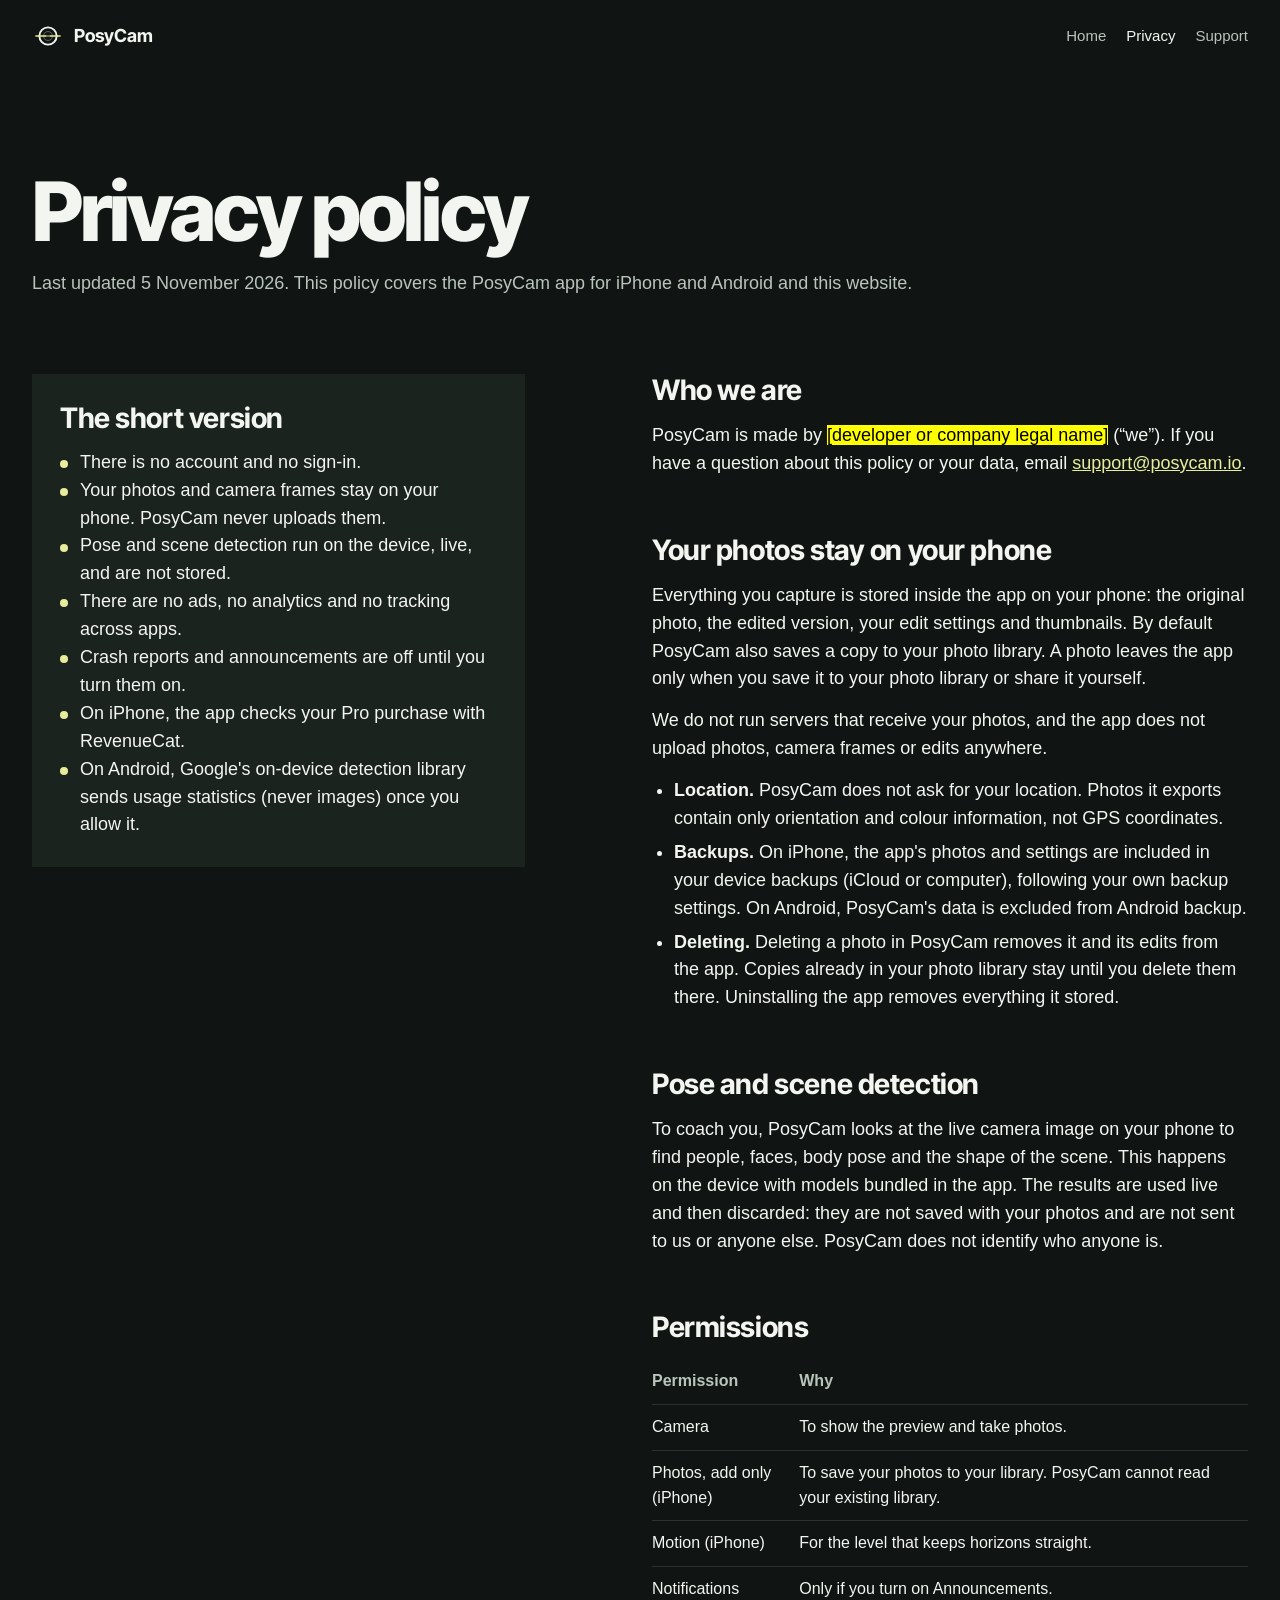
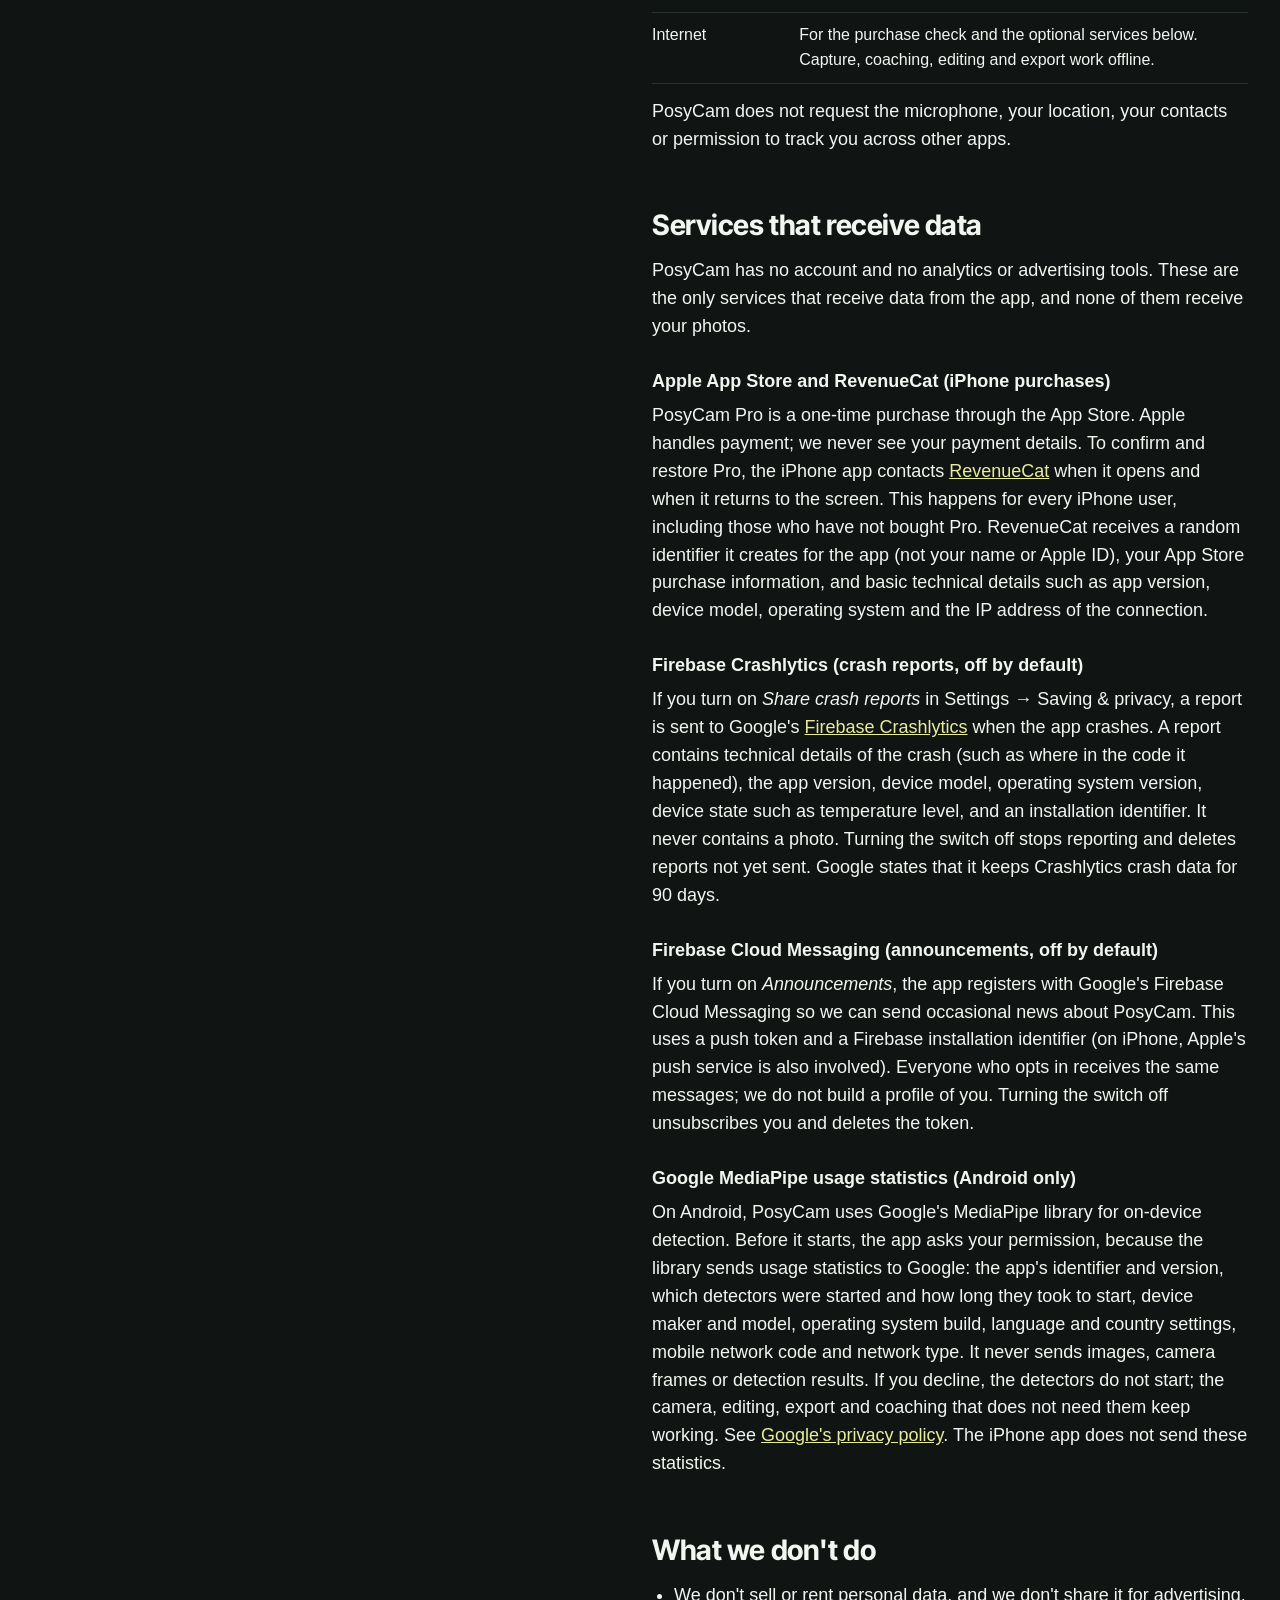
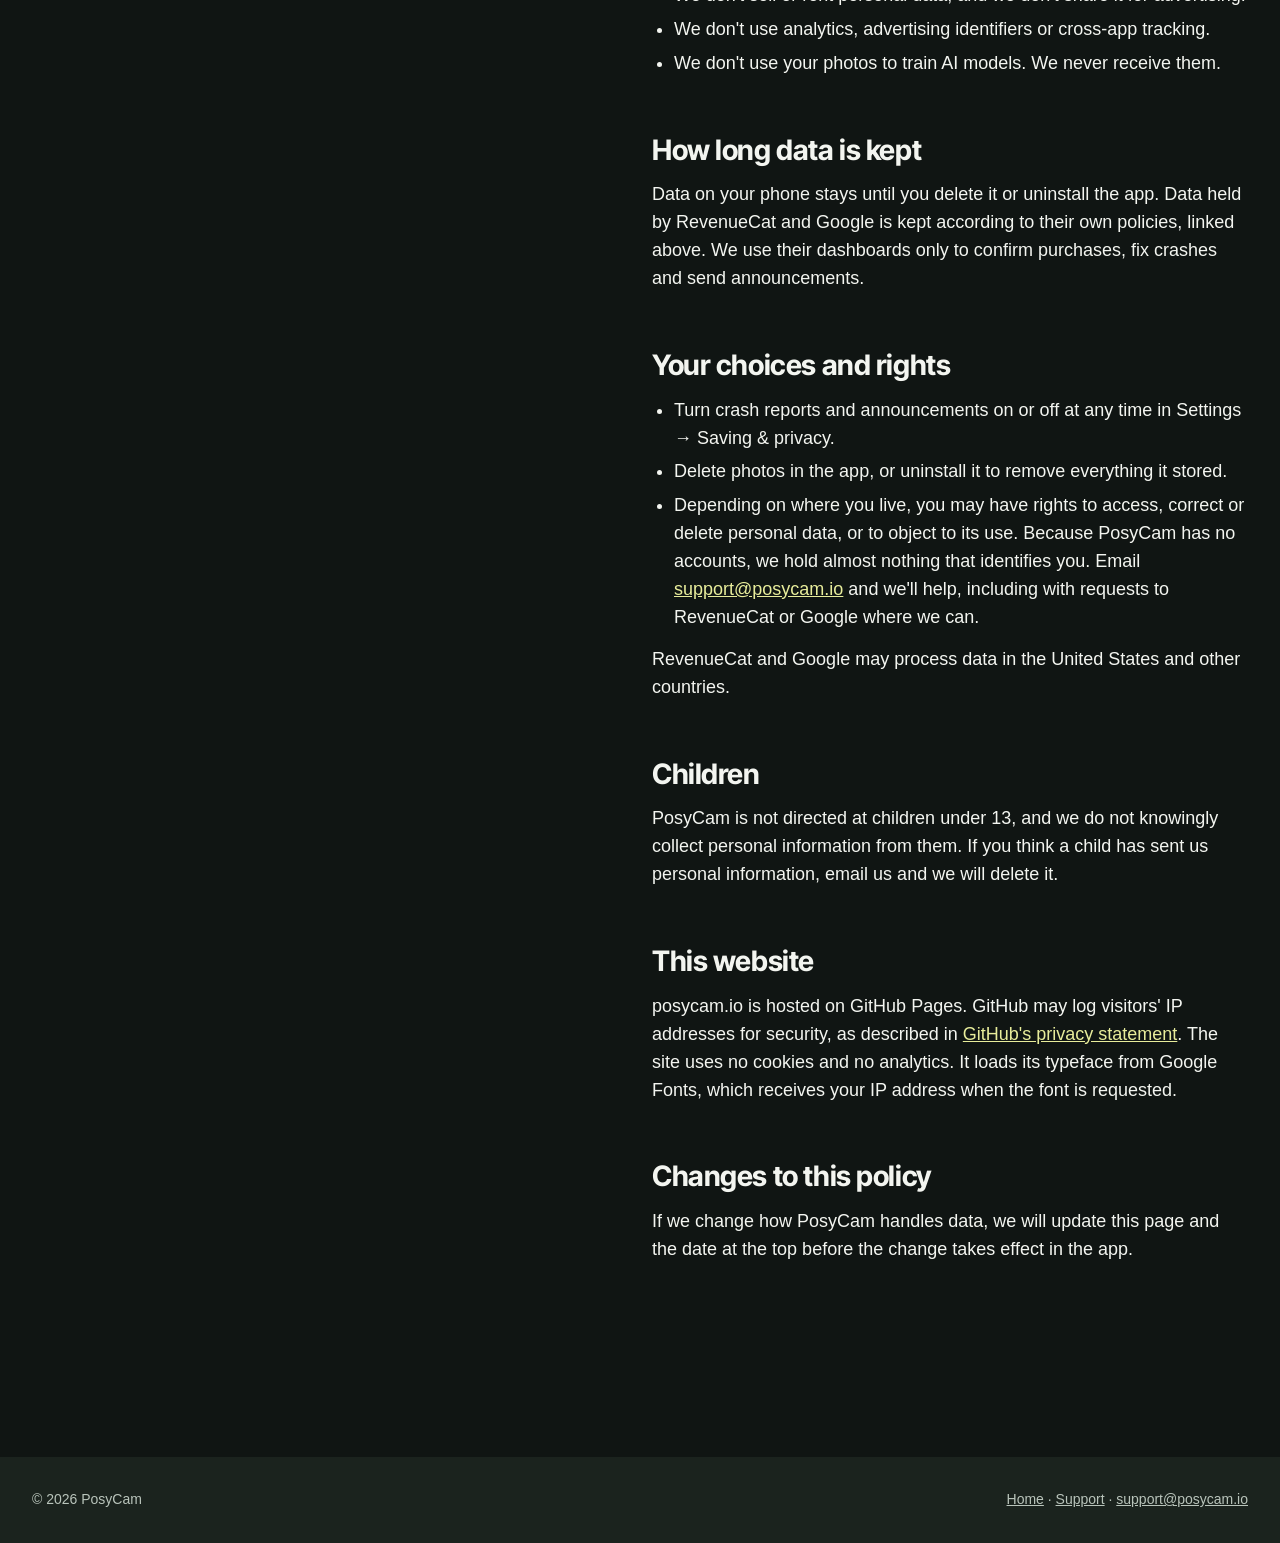
==== privacy/index.html @ 8bf220c5 "Add PosyCam landing, privacy and support pages Static site for GitHub Pages at posycam.io, using the" ====
<!doctype html>
<html lang="en">
<head>
  <meta charset="utf-8">
  <meta name="viewport" content="width=device-width, initial-scale=1">
  <title>Privacy policy · PosyCam</title>
  <meta name="description" content="How PosyCam handles your data: photos stay on your phone, no account, no ads or analytics, and optional services are off by default.">
  <link rel="canonical" href="https://posycam.io/privacy/">
  <meta name="theme-color" content="#101513">
  <link rel="icon" href="../assets/img/icon.svg" type="image/svg+xml">
  <link rel="apple-touch-icon" href="../assets/img/apple-touch-icon.png">
  <link rel="preconnect" href="https://fonts.googleapis.com">
  <link rel="preconnect" href="https://fonts.gstatic.com" crossorigin>
  <link rel="stylesheet" href="https://fonts.googleapis.com/css2?family=Inter+Tight:wght@500;700;800&display=swap">
  <link rel="stylesheet" href="../assets/css/site.css">
</head>
<body>
  <a class="skip" href="#main">Skip to content</a>
  <header class="bar">
    <a class="wordmark" href="../index.html"><img src="../assets/img/icon.svg" width="32" height="32" alt="">PosyCam</a>
    <nav aria-label="Site">
      <a href="../index.html">Home</a>
      <a href="../privacy/index.html" aria-current="page">Privacy</a>
      <a href="../support/index.html">Support</a>
    </nav>
  </header>

  <main id="main" class="doc">
    <div class="doc__head">
      <h1 class="display">Privacy policy</h1>
      <p>Last updated 5 November 2026. This policy covers the PosyCam app for iPhone and Android and this website.</p>
    </div>

    <aside class="doc__summary" aria-labelledby="summary-title">
      <h2 id="summary-title">The short version</h2>
      <ul>
        <li>There is no account and no sign-in.</li>
        <li>Your photos and camera frames stay on your phone. PosyCam never uploads them.</li>
        <li>Pose and scene detection run on the device, live, and are not stored.</li>
        <li>There are no ads, no analytics and no tracking across apps.</li>
        <li>Crash reports and announcements are off until you turn them on.</li>
        <li>On iPhone, the app checks your Pro purchase with RevenueCat.</li>
        <li>On Android, Google's on-device detection library sends usage statistics (never images) once you allow it.</li>
      </ul>
    </aside>

    <div class="doc__body">
      <h2 id="who">Who we are</h2>
      <p>PosyCam is made by <mark>[developer or company legal name]</mark> (“we”). If you have a question about this policy or your data, email <a href="mailto:support@posycam.io">support@posycam.io</a>.</p>

      <h2 id="photos">Your photos stay on your phone</h2>
      <p>Everything you capture is stored inside the app on your phone: the original photo, the edited version, your edit settings and thumbnails. By default PosyCam also saves a copy to your photo library. A photo leaves the app only when you save it to your photo library or share it yourself.</p>
      <p>We do not run servers that receive your photos, and the app does not upload photos, camera frames or edits anywhere.</p>
      <ul>
        <li><strong>Location.</strong> PosyCam does not ask for your location. Photos it exports contain only orientation and colour information, not GPS coordinates.</li>
        <li><strong>Backups.</strong> On iPhone, the app's photos and settings are included in your device backups (iCloud or computer), following your own backup settings. On Android, PosyCam's data is excluded from Android backup.</li>
        <li><strong>Deleting.</strong> Deleting a photo in PosyCam removes it and its edits from the app. Copies already in your photo library stay until you delete them there. Uninstalling the app removes everything it stored.</li>
      </ul>

      <h2 id="detection">Pose and scene detection</h2>
      <p>To coach you, PosyCam looks at the live camera image on your phone to find people, faces, body pose and the shape of the scene. This happens on the device with models bundled in the app. The results are used live and then discarded: they are not saved with your photos and are not sent to us or anyone else. PosyCam does not identify who anyone is.</p>

      <h2 id="permissions">Permissions</h2>
      <table>
        <thead><tr><th scope="col">Permission</th><th scope="col">Why</th></tr></thead>
        <tbody>
          <tr><td>Camera</td><td>To show the preview and take photos.</td></tr>
          <tr><td>Photos, add only (iPhone)</td><td>To save your photos to your library. PosyCam cannot read your existing library.</td></tr>
          <tr><td>Motion (iPhone)</td><td>For the level that keeps horizons straight.</td></tr>
          <tr><td>Notifications</td><td>Only if you turn on Announcements.</td></tr>
          <tr><td>Internet</td><td>For the purchase check and the optional services below. Capture, coaching, editing and export work offline.</td></tr>
        </tbody>
      </table>
      <p>PosyCam does not request the microphone, your location, your contacts or permission to track you across other apps.</p>

      <h2 id="third-parties">Services that receive data</h2>
      <p>PosyCam has no account and no analytics or advertising tools. These are the only services that receive data from the app, and none of them receive your photos.</p>

      <h3>Apple App Store and RevenueCat (iPhone purchases)</h3>
      <p>PosyCam Pro is a one-time purchase through the App Store. Apple handles payment; we never see your payment details. To confirm and restore Pro, the iPhone app contacts <a href="https://www.revenuecat.com/privacy/">RevenueCat</a> when it opens and when it returns to the screen. This happens for every iPhone user, including those who have not bought Pro. RevenueCat receives a random identifier it creates for the app (not your name or Apple ID), your App Store purchase information, and basic technical details such as app version, device model, operating system and the IP address of the connection.</p>

      <h3>Firebase Crashlytics (crash reports, off by default)</h3>
      <p>If you turn on <em>Share crash reports</em> in Settings → Saving &amp; privacy, a report is sent to Google's <a href="https://firebase.google.com/support/privacy">Firebase Crashlytics</a> when the app crashes. A report contains technical details of the crash (such as where in the code it happened), the app version, device model, operating system version, device state such as temperature level, and an installation identifier. It never contains a photo. Turning the switch off stops reporting and deletes reports not yet sent. Google states that it keeps Crashlytics crash data for 90 days.</p>

      <h3>Firebase Cloud Messaging (announcements, off by default)</h3>
      <p>If you turn on <em>Announcements</em>, the app registers with Google's Firebase Cloud Messaging so we can send occasional news about PosyCam. This uses a push token and a Firebase installation identifier (on iPhone, Apple's push service is also involved). Everyone who opts in receives the same messages; we do not build a profile of you. Turning the switch off unsubscribes you and deletes the token.</p>

      <h3>Google MediaPipe usage statistics (Android only)</h3>
      <p>On Android, PosyCam uses Google's MediaPipe library for on-device detection. Before it starts, the app asks your permission, because the library sends usage statistics to Google: the app's identifier and version, which detectors were started and how long they took to start, device maker and model, operating system build, language and country settings, mobile network code and network type. It never sends images, camera frames or detection results. If you decline, the detectors do not start; the camera, editing, export and coaching that does not need them keep working. See <a href="https://policies.google.com/privacy">Google's privacy policy</a>. The iPhone app does not send these statistics.</p>

      <h2 id="not">What we don't do</h2>
      <ul>
        <li>We don't sell or rent personal data, and we don't share it for advertising.</li>
        <li>We don't use analytics, advertising identifiers or cross-app tracking.</li>
        <li>We don't use your photos to train AI models. We never receive them.</li>
      </ul>

      <h2 id="retention">How long data is kept</h2>
      <p>Data on your phone stays until you delete it or uninstall the app. Data held by RevenueCat and Google is kept according to their own policies, linked above. We use their dashboards only to confirm purchases, fix crashes and send announcements.</p>

      <h2 id="rights">Your choices and rights</h2>
      <ul>
        <li>Turn crash reports and announcements on or off at any time in Settings → Saving &amp; privacy.</li>
        <li>Delete photos in the app, or uninstall it to remove everything it stored.</li>
        <li>Depending on where you live, you may have rights to access, correct or delete personal data, or to object to its use. Because PosyCam has no accounts, we hold almost nothing that identifies you. Email <a href="mailto:support@posycam.io">support@posycam.io</a> and we'll help, including with requests to RevenueCat or Google where we can.</li>
      </ul>
      <p>RevenueCat and Google may process data in the United States and other countries.</p>

      <h2 id="children">Children</h2>
      <p>PosyCam is not directed at children under 13, and we do not knowingly collect personal information from them. If you think a child has sent us personal information, email us and we will delete it.</p>

      <h2 id="website">This website</h2>
      <p>posycam.io is hosted on GitHub Pages. GitHub may log visitors' IP addresses for security, as described in <a href="https://docs.github.com/en/site-policy/privacy-policies/github-general-privacy-statement">GitHub's privacy statement</a>. The site uses no cookies and no analytics. It loads its typeface from Google Fonts, which receives your IP address when the font is requested.</p>

      <h2 id="changes">Changes to this policy</h2>
      <p>If we change how PosyCam handles data, we will update this page and the date at the top before the change takes effect in the app.</p>
    </div>
  </main>

  <footer class="doc__foot">
    <span>© 2026 PosyCam</span>
    <span><a href="../index.html">Home</a> · <a href="../support/index.html">Support</a> · <a href="mailto:support@posycam.io">support@posycam.io</a></span>
  </footer>
</body>
</html>
---- assets/css/site.css ----
/* PosyCam site. Colours and display face come from the app's "Quiet viewfinder" tokens
   (camera-app-2/design/prototype/tokens.json). Every value below references these tokens. */

:root {
  --bg: #101513;
  --surface: #1B231E;
  --raised: #29332C;
  --ink: #F3F5F0;
  --muted: #B9C4BB;
  --accent: #E8ED9B;
  --on-accent: #182214;
  --matte: #080B09;
  --scrim: #101513ED;

  --display: "Inter Tight", -apple-system, BlinkMacSystemFont, "Segoe UI", Roboto, Helvetica, Arial, sans-serif;
  --text: -apple-system, BlinkMacSystemFont, "Segoe UI", Roboto, Helvetica, Arial, sans-serif;

  /* Five sizes do all the visible work. */
  --s-1: clamp(72px, 16vw, 280px);
  --s-2: clamp(44px, 6.4vw, 108px);
  --s-3: clamp(22px, 2.2vw, 32px);
  --s-4: 18px;
  --s-5: 14px;

  --m: clamp(16px, 2.5vw, 32px);
  --gap: clamp(120px, 14vw, 200px);

  --ease-out: cubic-bezier(0.22, 1, 0.36, 1);
  --ease-soft: cubic-bezier(0.33, 1, 0.68, 1);
  --t-press: 140ms;
  --t-hover: 180ms;
  --t-reveal: 800ms;

  color-scheme: dark;
}

*, *::before, *::after { box-sizing: border-box; }
html { -webkit-text-size-adjust: 100%; scroll-behavior: smooth; }
body {
  margin: 0;
  background: var(--bg);
  color: var(--ink);
  font: 400 var(--s-4)/1.55 var(--text);
  -webkit-font-smoothing: antialiased;
  overflow-x: clip;
}
img { display: block; max-width: 100%; height: auto; }
a { color: inherit; }
button { font: inherit; color: inherit; }
h1, h2, h3, p, ul, ol, dl, dd, figure, blockquote { margin: 0; }
ul, ol { padding: 0; list-style: none; }
::selection { background: var(--accent); color: var(--on-accent); }
:focus-visible { outline: 3px solid var(--accent); outline-offset: 3px; }

.vh {
  position: absolute !important; width: 1px; height: 1px; overflow: hidden; /* taste-skill-ignore: visually-hidden helper, not a rule */
  clip: rect(0 0 0 0); clip-path: inset(50%); white-space: nowrap;
}
.skip { position: absolute; left: var(--m); top: -100px; background: var(--accent); color: var(--on-accent); padding: 12px 16px; z-index: 50; }
.skip:focus { top: var(--m); }

.display { font-family: var(--display); font-weight: 800; letter-spacing: -0.035em; line-height: 0.92; }

/* Buttons: square corners, one fill. */
.btn {
  display: inline-flex; align-items: center; justify-content: center; gap: 10px;
  min-height: 52px; padding: 0 24px;
  background: var(--accent); color: var(--on-accent);
  font: 700 var(--s-4)/1 var(--text); text-decoration: none;
  border: 0; cursor: pointer;
  transition: transform var(--t-press) var(--ease-out), background-color var(--t-hover) ease;
}
.btn:hover { background: var(--ink); }
.btn:active { transform: scale(0.97); }
.link {
  text-decoration: underline; text-decoration-thickness: 2px; text-underline-offset: 5px;
  text-decoration-color: color-mix(in srgb, currentColor 40%, transparent);
  transition: text-decoration-color var(--t-hover) ease, color var(--t-hover) ease;
}
.link:hover { text-decoration-color: currentColor; color: var(--accent); }

/* ---------- Hero: card over a dim room ---------- */
.hero { position: relative; min-height: 100svh; display: grid; align-items: center; padding: var(--m); overflow: clip; }
.hero__photo { position: absolute; inset: 0; width: 100%; height: 100%; object-fit: cover; object-position: 70% 40%; filter: brightness(0.62); transform-origin: 72% 40%; }
.hero__card {
  position: relative; z-index: 1;
  width: min(100%, 60vw, 940px); min-height: 66svh; margin-left: 6vw;
  background: var(--surface); padding: clamp(24px, 2.6vw, 40px);
  display: flex; flex-direction: column; gap: 28px;
}
.hero__title { font-size: var(--s-2); max-width: 11ch; }
.hero__facts { font: 700 var(--s-3)/1.12 var(--display); letter-spacing: -0.015em; }
.hero__facts span { display: block; }
.hero__lede { max-width: 38ch; }
.hero__foot { margin-top: auto; display: grid; grid-template-columns: 1fr auto 1fr; align-items: center; gap: 16px; }
.hero__foot > :last-child { justify-self: end; }
.wordmark { display: inline-flex; align-items: center; gap: 10px; font: 700 var(--s-4)/1 var(--display); letter-spacing: -0.01em; text-decoration: none; }
.wordmark img { width: 32px; height: 32px; }

/* ---------- Showcase: one frame, three choices ---------- */
.showcase { position: relative; margin-top: var(--gap); }
.showcase__markers { position: absolute; inset: 0; pointer-events: none; }
.showcase__markers span { position: absolute; left: 0; width: 1px; height: 1px; } /* taste-skill-ignore: invisible scroll markers */
.showcase__markers span:nth-child(1) { top: 0; }
.showcase__markers span:nth-child(2) { top: 33%; }
.showcase__markers span:nth-child(3) { top: 66%; }
.stage {
  padding: 0 var(--m);
  display: grid; justify-items: center; gap: 24px;
}
.stage__title { display: contents; }
.stage__half { font-size: var(--s-2); text-align: center; }
.viewfinder {
  --r: 0.8;
  width: min(66vw, calc(36svh * var(--r))); aspect-ratio: var(--r);
  background: var(--matte); overflow: hidden; position: relative;
}
.viewfinder img { width: 100%; height: 100%; object-fit: cover; transition: opacity 260ms ease, filter 400ms ease; }
.viewfinder img.is-swapping { opacity: 0; }
.viewfinder[data-style="film"] img { filter: sepia(0.22) saturate(1.2) contrast(1.06) brightness(1.03) hue-rotate(-8deg); }
.viewfinder[data-style="mono"] img { filter: grayscale(1) contrast(1.18) brightness(1.02); }

.coach { background: var(--surface); padding: 14px 18px; width: min(100%, 420px); font: 600 16px/1.35 var(--text); }
.coach b { color: var(--accent); font-weight: 700; margin-right: 8px; }
.controls { width: min(100%, 420px); display: grid; gap: 18px; }
.controls__group { display: grid; gap: 8px; }
.controls__label { font: 600 var(--s-5)/1.2 var(--text); color: var(--muted); transition: color var(--t-hover) ease; }
.controls__group.is-live .controls__label { color: var(--accent); }
.chips { display: flex; flex-wrap: wrap; gap: 6px; }
.chip {
  min-height: 40px; padding: 0 14px; border: 0; cursor: pointer;
  background: var(--raised); color: var(--ink); font: 600 15px/1 var(--text);
  transition: background-color var(--t-hover) ease, color var(--t-hover) ease, transform var(--t-press) var(--ease-out);
}
.chip:hover { background: #34403A; }
.chip:active { transform: scale(0.96); }
.chip[aria-pressed="true"] { background: var(--accent); color: var(--on-accent); }
.stage__note { color: var(--muted); font-size: var(--s-5); max-width: 40ch; }

@media (min-width: 960px) {
  .showcase { height: 300vh; }
  .stage {
    position: sticky; top: 0; height: 100svh;
    grid-template-columns: 1fr auto 1fr; grid-template-rows: auto 1fr auto;
    align-items: center; column-gap: clamp(24px, 3vw, 56px); row-gap: 0;
    padding-top: 2svh; padding-bottom: 2svh;
  }
  .stage__half--top { grid-column: 1 / -1; grid-row: 1; position: relative; z-index: 2; }
  .stage__half--bottom { grid-column: 1 / -1; grid-row: 3; margin-top: -0.3em; position: relative; z-index: 2; }
  .viewfinder { grid-column: 2; grid-row: 2; width: min(30vw, calc(52svh * var(--r))); }
  .stage__left { grid-column: 1; grid-row: 2; justify-self: end; display: grid; gap: 16px; }
  .stage__right { grid-column: 3; grid-row: 2; justify-self: start; align-self: center; }
  .stage__half--bottom { color: var(--ink); }
}

/* ---------- Techniques: line-up at one size ---------- */
.lineup { margin-top: var(--gap); padding: 0 var(--m); }
.lineup__intro { font: 700 var(--s-3)/1.15 var(--display); letter-spacing: -0.015em; color: var(--muted); max-width: 30ch; }
.lineup table { width: 100%; border-collapse: collapse; font: 500 var(--s-3)/1.5 var(--display); letter-spacing: -0.01em; }
.lineup th, .lineup td { padding: 0; text-align: left; vertical-align: baseline; font-weight: 500; }
.lineup tbody th[scope="rowgroup"] {
  color: var(--accent); padding: 72px 0 20px;
  position: sticky; top: 0; background: var(--bg); z-index: 1;
}
.lineup td.t-name { width: 28%; }
.lineup td.t-what { width: 54%; color: var(--muted); padding-right: 24px; }
.lineup td.t-frame { width: 8%; font-variant-numeric: tabular-nums; }
.lineup td.t-tier { text-align: right; }
.lineup td.t-tier.pro { color: var(--accent); }
.lineup tr.row td { padding-block: 0.12em; }

@media (max-width: 760px) {
  .lineup table, .lineup tbody, .lineup tr, .lineup td, .lineup th { display: block; width: auto !important; }
  .lineup thead { display: none; }
  .lineup tbody th[scope="rowgroup"] { padding: 48px 0 12px; }
  .lineup tr.row { display: grid; grid-template-columns: 1fr auto auto; column-gap: 12px; margin-bottom: 18px; }
  .lineup td.t-name { grid-column: 1 / -1; font-size: var(--s-3); }
  .lineup td.t-what { grid-column: 1; font: 400 var(--s-5)/1.4 var(--text); padding-right: 0; }
  .lineup td.t-frame, .lineup td.t-tier { font: 600 var(--s-5)/1.4 var(--text); }
}

/* ---------- How it works: one verb at a time ---------- */
.verbs { margin-top: var(--gap); }
.verb-panel { position: relative; height: 100svh; overflow: clip; }
.verb-panel img { position: absolute; inset: 0; width: 100%; height: 100%; object-fit: cover; filter: brightness(0.55); }
.verb-panel { display: grid; place-items: center; }
.verb-panel__word {
  position: relative; z-index: 1; margin-bottom: 12svh;
  font-size: var(--s-1); text-align: center; color: var(--ink);
}
.verb-panel__text {
  position: absolute; left: var(--m); bottom: var(--m); z-index: 2;
  max-width: 34ch; background: var(--scrim); padding: 18px 20px;
}
.verb-panel__credit { position: absolute; right: var(--m); bottom: var(--m); z-index: 2; font-size: var(--s-5); color: var(--muted); }
.verb-panel__credit a { color: inherit; }
@media (max-width: 760px) {
  .verb-panel__text { right: var(--m); max-width: none; bottom: calc(var(--m) + 28px); }
  .verb-panel__credit { left: var(--m); right: auto; bottom: 12px; }
}

/* ---------- Privacy promises: title pinned in its column, portraits pass beside it ---------- */
.promises { margin-top: var(--gap); padding: 0 var(--m); display: grid; grid-template-columns: repeat(12, minmax(0, 1fr)); column-gap: 24px; }
.promises__title { grid-column: 1 / 7; align-self: start; position: sticky; top: 0; height: 100svh; display: flex; align-items: center; }
.promises__title h2 { font-size: var(--s-1); line-height: 0.85; color: var(--ink); }
.promises__list { grid-column: 8 / 13; display: grid; gap: 22svh; padding: 18svh 0; }
.promise:nth-child(even) { margin-left: 18%; }
.promise img { width: 100%; aspect-ratio: 4 / 5; object-fit: cover; }
.promise h3 { font: 700 var(--s-3)/1.2 var(--display); letter-spacing: -0.015em; margin-top: 20px; }
.promise p.role { font-size: var(--s-5); color: var(--muted); margin-top: 4px; }
.promise p.what { max-width: 34ch; margin-top: 10px; }
@media (max-width: 860px) {
  .promises__title { grid-column: 1 / -1; position: static; height: auto; }
  .promises__title h2 { font-size: var(--s-1); }
  .promises__list { grid-column: 1 / -1; gap: 72px; padding: 48px 0 0; }
  .promise { width: 80%; }
  .promise:nth-child(even) { margin-left: auto; }
}

/* ---------- Pricing: the ticket ---------- */
.pricing { margin-top: var(--gap); background: var(--surface); padding: clamp(96px, 10vw, 160px) var(--m); display: grid; justify-items: center; gap: 56px; }
.pricing__head { width: min(100%, 64vw); display: grid; gap: 20px; }
.pricing__head h2 { font-size: var(--s-2); }
.pricing__head p { max-width: 60ch; }
.ticket {
  --notch: 28px;
  position: relative; width: min(100%, 64vw); aspect-ratio: 2.3 / 1;
  display: grid; grid-template-columns: 6fr 4fr;
  background: var(--accent); color: var(--on-accent);
}
.ticket__main { padding: 40px; display: flex; flex-direction: column; justify-content: space-between; gap: 24px; }
.ticket__main h3 { font-size: var(--s-2); }
.ticket__main ul { display: grid; grid-template-columns: 1fr 1fr; gap: 6px 28px; font-size: var(--s-4); font-weight: 600; }
.ticket__stub { padding: 40px 28px; display: flex; flex-direction: column; justify-content: center; align-items: stretch; gap: 8px; text-align: center; }
.ticket__price { font-size: var(--s-2); font-variant-numeric: tabular-nums; }
.ticket__once { font-weight: 600; margin-bottom: 20px; }
.ticket .btn { background: var(--bg); color: var(--accent); width: 100%; min-height: 56px; }
.ticket .btn:hover { background: var(--on-accent); }
.ticket__notch { position: absolute; width: var(--notch); height: var(--notch); border-radius: 50%; background: var(--surface); left: 60%; transform: translateX(-50%); }
.ticket__notch--top { top: calc(var(--notch) / -2); }
.ticket__notch--bottom { bottom: calc(var(--notch) / -2); }
.ticket__perf { position: absolute; left: 60%; top: 26px; bottom: 26px; transform: translateX(-50%); display: flex; flex-direction: column; justify-content: space-between; }
.ticket__perf i { display: block; width: 6px; height: 6px; border-radius: 50%; background: var(--surface); }
@media (max-width: 860px) {
  .pricing__head { width: 100%; }
  .ticket { --stub-h: 260px; width: 100%; aspect-ratio: auto; grid-template-columns: 1fr; }
  .ticket__stub { height: var(--stub-h); padding: 64px 28px 28px; justify-content: flex-start; }
  .ticket__main { padding: 40px 28px 32px; }
  .ticket__main h3 { font-size: var(--s-2); }
  .ticket__main ul { grid-template-columns: 1fr; }
  .ticket__price { font-size: var(--s-2); }
  .ticket__once { margin-bottom: 16px; }
  .ticket__notch { top: auto; bottom: var(--stub-h); transform: translateY(50%); }
  .ticket__notch--top { left: calc(var(--notch) / -2); }
  .ticket__notch--bottom { left: auto; right: calc(var(--notch) / -2); }
  .ticket__perf { top: auto; bottom: var(--stub-h); left: 26px; right: 26px; flex-direction: row; transform: translateY(50%); }
}

/* ---------- Questions: index and one answer ---------- */
.faq { margin-top: var(--gap); padding: 0 var(--m); display: grid; grid-template-columns: repeat(12, minmax(0, 1fr)); column-gap: 24px; }
.faq__list { grid-column: 1 / 6; display: grid; gap: 18px; align-content: start; }
.faq__heading { font: 400 var(--s-4)/1.4 var(--text); color: var(--muted); }
.faq__q {
  display: flex; gap: 14px; align-items: baseline; width: 100%; text-align: left;
  background: none; border: 0; padding: 0; cursor: pointer;
  font: 500 var(--s-4)/1.4 var(--text); color: var(--muted);
  transition: color var(--t-hover) ease;
}
.faq__q::before { content: ""; flex: none; width: 8px; height: 8px; border-radius: 50%; background: var(--muted); transform: translateY(-2px); transition: background-color var(--t-hover) ease, transform var(--t-press) var(--ease-out); }
.faq__q:hover { color: var(--ink); }
.faq__q[aria-expanded="true"] { color: var(--ink); }
.faq__q[aria-expanded="true"]::before { background: var(--accent); transform: translateY(-2px) scale(1.25); }
.faq__a { padding: 10px 0 6px 22px; font-size: var(--s-4); line-height: 1.45; max-width: 60ch; }
.faq__pane { display: none; }
@media (min-width: 900px) {
  html.js .faq__a { display: none; }
  html.js .faq__pane {
    display: block; grid-column: 7 / 13; position: sticky; top: 120px; align-self: start;
    font: 400 var(--s-3)/1.3 var(--text); max-width: 30ch;
    transition: opacity 150ms ease;
  }
  html.js .faq__pane.is-swapping { opacity: 0; }
}
@media (max-width: 899px) {
  .faq__list { grid-column: 1 / -1; }
  html.js .faq__a[hidden] { display: none; }
}

/* ---------- Footer: name first ---------- */
.foot { margin-top: var(--gap); background: var(--surface); padding: clamp(56px, 6vw, 96px) var(--m) var(--m); min-height: 90svh; display: flex; flex-direction: column; }
.foot__name { font-size: var(--s-1); line-height: 0.8; white-space: nowrap; }
.foot__row { margin-top: 72px; display: grid; grid-template-columns: repeat(12, minmax(0, 1fr)); column-gap: 24px; row-gap: 48px; }
.foot__places { grid-column: 1 / 6; display: grid; gap: 8px; font: 700 var(--s-3)/1.2 var(--display); letter-spacing: -0.015em; }
.foot__places a { color: var(--accent); text-decoration: none; transition: color var(--t-hover) ease; }
.foot__places a:hover { color: var(--ink); }
.foot__cols { grid-column: 7 / 13; display: grid; grid-template-columns: repeat(3, 1fr); gap: 24px; font-size: var(--s-4); }
.foot__cols h3 { font: 600 var(--s-5)/1.4 var(--text); color: var(--muted); margin-bottom: 8px; }
.foot__cols li { margin-bottom: 6px; }
.foot__cols a { text-decoration: none; }
.foot__cols a:hover { color: var(--accent); }
.foot__legal { margin-top: auto; padding-top: 96px; display: flex; justify-content: space-between; gap: 24px; font-size: var(--s-5); color: var(--muted); }
.foot__legal p { max-width: 80ch; }
.foot__legal a { color: inherit; }
@media (max-width: 760px) {
  .foot__name { font-size: var(--s-1); }
  .foot__places { grid-column: 1 / -1; font-size: var(--s-3); }
  .foot__cols { grid-column: 1 / -1; grid-template-columns: 1fr 1fr; }
  .foot__legal { flex-direction: column; }
}

/* ---------- Hero on a phone ---------- */
@media (max-width: 760px) {
  .hero { align-items: center; padding: 16px; }
  .hero__card { width: 100%; margin-left: 0; min-height: 70svh; }
  .hero__title { font-size: var(--s-2); }
  .hero__facts { font-size: var(--s-3); }
  .hero__foot { grid-template-columns: 1fr; justify-items: start; }
  .hero__foot > :last-child { justify-self: start; }
  .hero__foot .btn { width: 100%; }
}

/* ---------- Document pages (privacy, support) ---------- */
.bar { display: flex; align-items: center; justify-content: space-between; gap: 16px; padding: 20px var(--m); }
.bar nav { display: flex; gap: 20px; font-size: 15px; }
.bar nav a { text-decoration: none; color: var(--muted); }
.bar nav a:hover, .bar nav a[aria-current="page"] { color: var(--ink); }
.doc { padding: clamp(48px, 8vw, 120px) var(--m) var(--gap); display: grid; grid-template-columns: repeat(12, minmax(0, 1fr)); column-gap: 24px; }
.doc__head { grid-column: 1 / -1; margin-bottom: clamp(48px, 6vw, 96px); }
.doc__head h1 { font-size: var(--s-2); }
.doc__head p { margin-top: 20px; color: var(--muted); }
.doc__summary { grid-column: 1 / 6; align-self: start; position: sticky; top: 24px; background: var(--surface); padding: 28px; display: grid; gap: 14px; }
.doc__summary h2 { font: 700 var(--s-3)/1.15 var(--display); letter-spacing: -0.015em; }
.doc__summary li { padding-left: 20px; position: relative; }
.doc__summary li::before { content: ""; position: absolute; left: 0; top: 0.62em; width: 8px; height: 8px; border-radius: 50%; background: var(--accent); }
.doc__body { grid-column: 7 / 13; max-width: 68ch; }
.doc__body h2 { font: 700 var(--s-3)/1.2 var(--display); letter-spacing: -0.015em; margin: 56px 0 14px; }
.doc__body h2:first-child { margin-top: 0; }
.doc__body h3 { font: 700 var(--s-4)/1.4 var(--text); margin: 28px 0 8px; }
.doc__body p, .doc__body ul, .doc__body ol, .doc__body table { margin-bottom: 14px; }
.doc__body ul { list-style: disc; padding-left: 22px; }
.doc__body ol { list-style: decimal; padding-left: 22px; }
.doc__body li { margin-bottom: 6px; }
.doc__body a { color: var(--accent); }
.doc__body table { width: 100%; border-collapse: collapse; font-size: 16px; }
.doc__body th, .doc__body td { text-align: left; vertical-align: top; padding: 10px 12px 10px 0; border-bottom: 1px solid var(--raised); }
.doc__body th { color: var(--muted); font-weight: 600; }
.doc__foot { padding: 32px var(--m); background: var(--surface); display: flex; justify-content: space-between; gap: 24px; flex-wrap: wrap; font-size: var(--s-5); color: var(--muted); }
.doc__foot a { color: inherit; }
@media (max-width: 900px) {
  .doc { grid-template-columns: minmax(0, 1fr); }
  .doc__summary, .doc__body { grid-column: 1 / -1; }
  .doc__summary { position: static; margin-bottom: 56px; }
}

/* ---------- Motion ---------- */
@keyframes drift { from { transform: scale(1.02); } to { transform: scale(1.09) translateX(-1.2%); } }
.hero__photo { animation: drift 26s var(--ease-soft) infinite alternate; }

html.js [data-reveal] > :not([aria-hidden="true"]) {
  opacity: 0; transform: translateY(24px);
  transition: opacity var(--t-reveal) var(--ease-out), transform var(--t-reveal) var(--ease-out);
  transition-delay: calc(var(--i, 0) * 80ms);
}
html.js [data-reveal].in > :not([aria-hidden="true"]) { opacity: 1; transform: none; }
html.js [data-reveal="mask"] > img { opacity: 1; transform: none; clip-path: inset(0 0 100% 0); transition: clip-path 900ms var(--ease-out); }
html.js [data-reveal="mask"].in > img { clip-path: inset(0 0 0 0); }
html.js .lineup tr.row { opacity: 0; transform: translateY(16px); transition: opacity 600ms var(--ease-out), transform 600ms var(--ease-out); transition-delay: calc(var(--i, 0) * 50ms); }
html.js .lineup tbody.in tr.row { opacity: 1; transform: none; }

@media (prefers-reduced-motion: reduce) {
  html { scroll-behavior: auto; }
  .hero__photo { animation: none; }
  html.js [data-reveal] > :not([aria-hidden="true"]), html.js .lineup tr.row { opacity: 1 !important; transform: none !important; transition: none !important; }
  html.js [data-reveal="mask"] > img { clip-path: none !important; }
  .viewfinder img, .faq__pane { transition: none !important; }
  .btn, .chip, .faq__q::before { transition: none; }
}
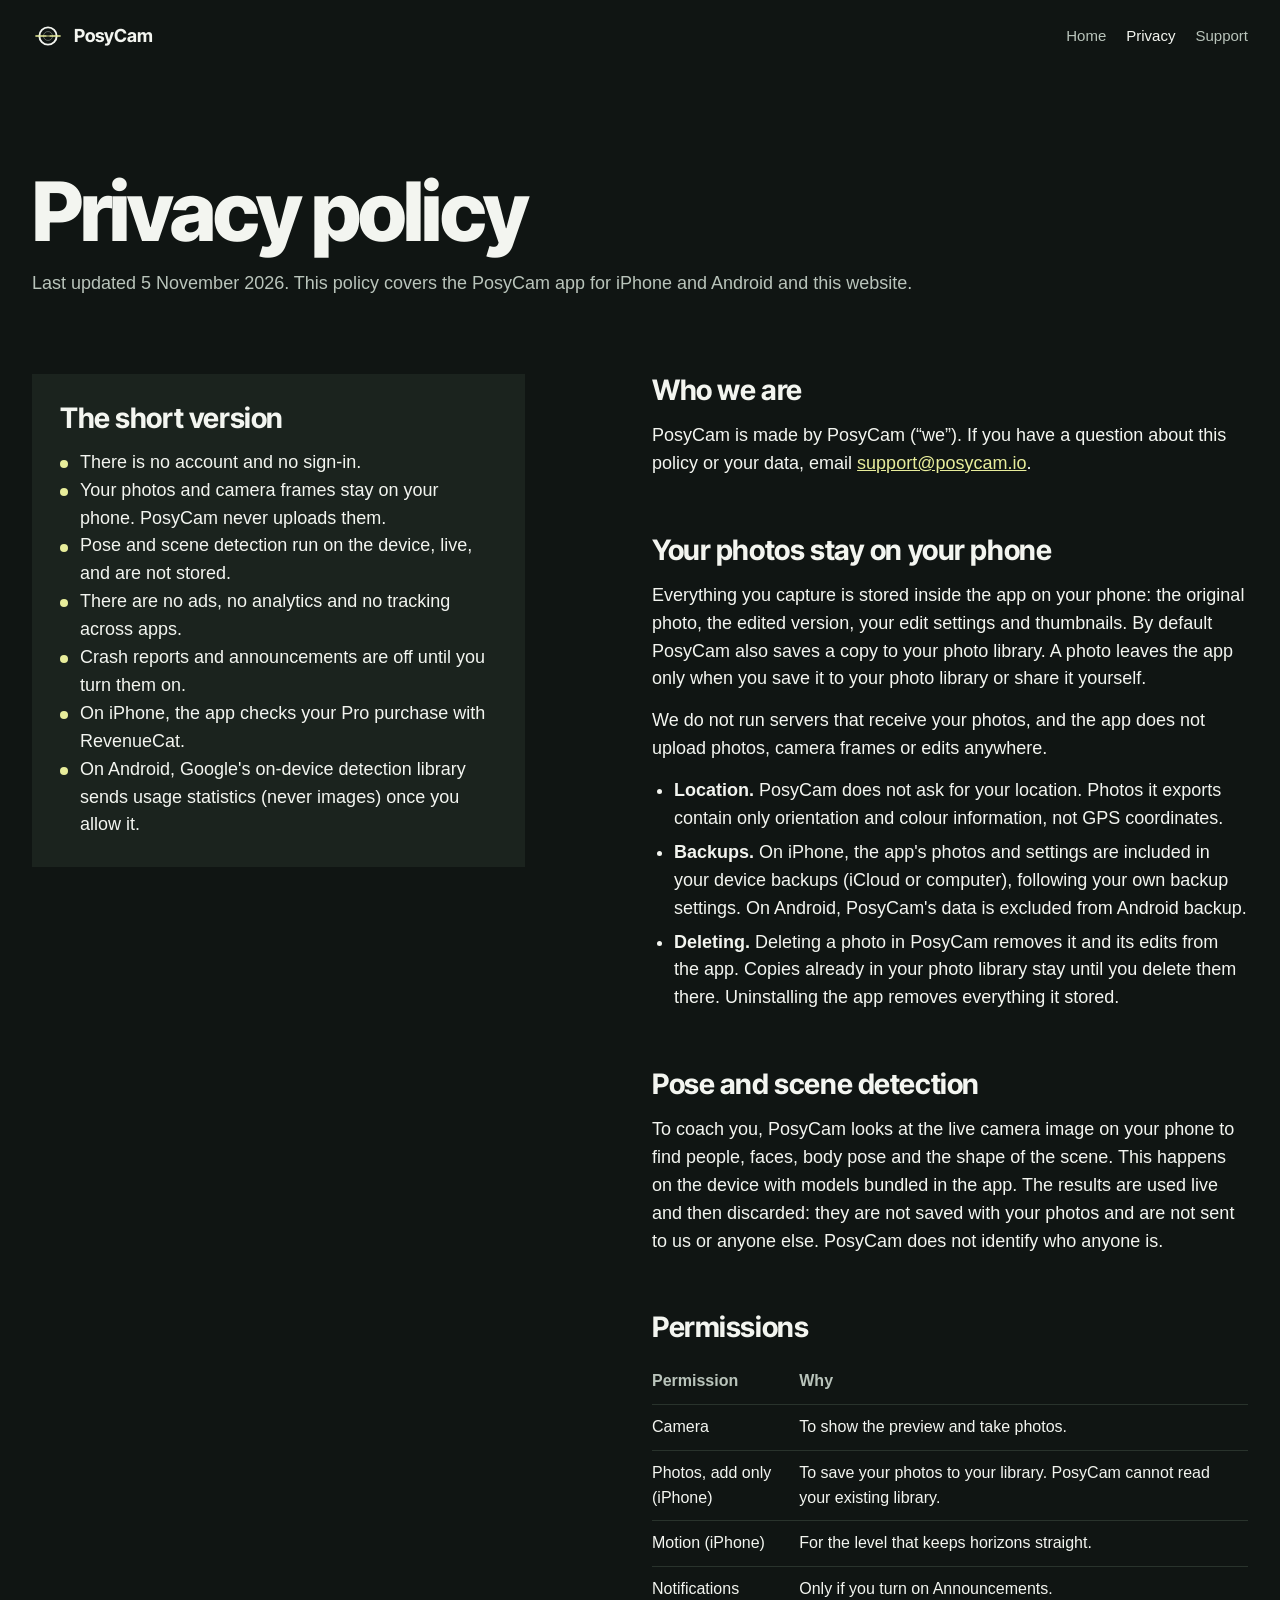
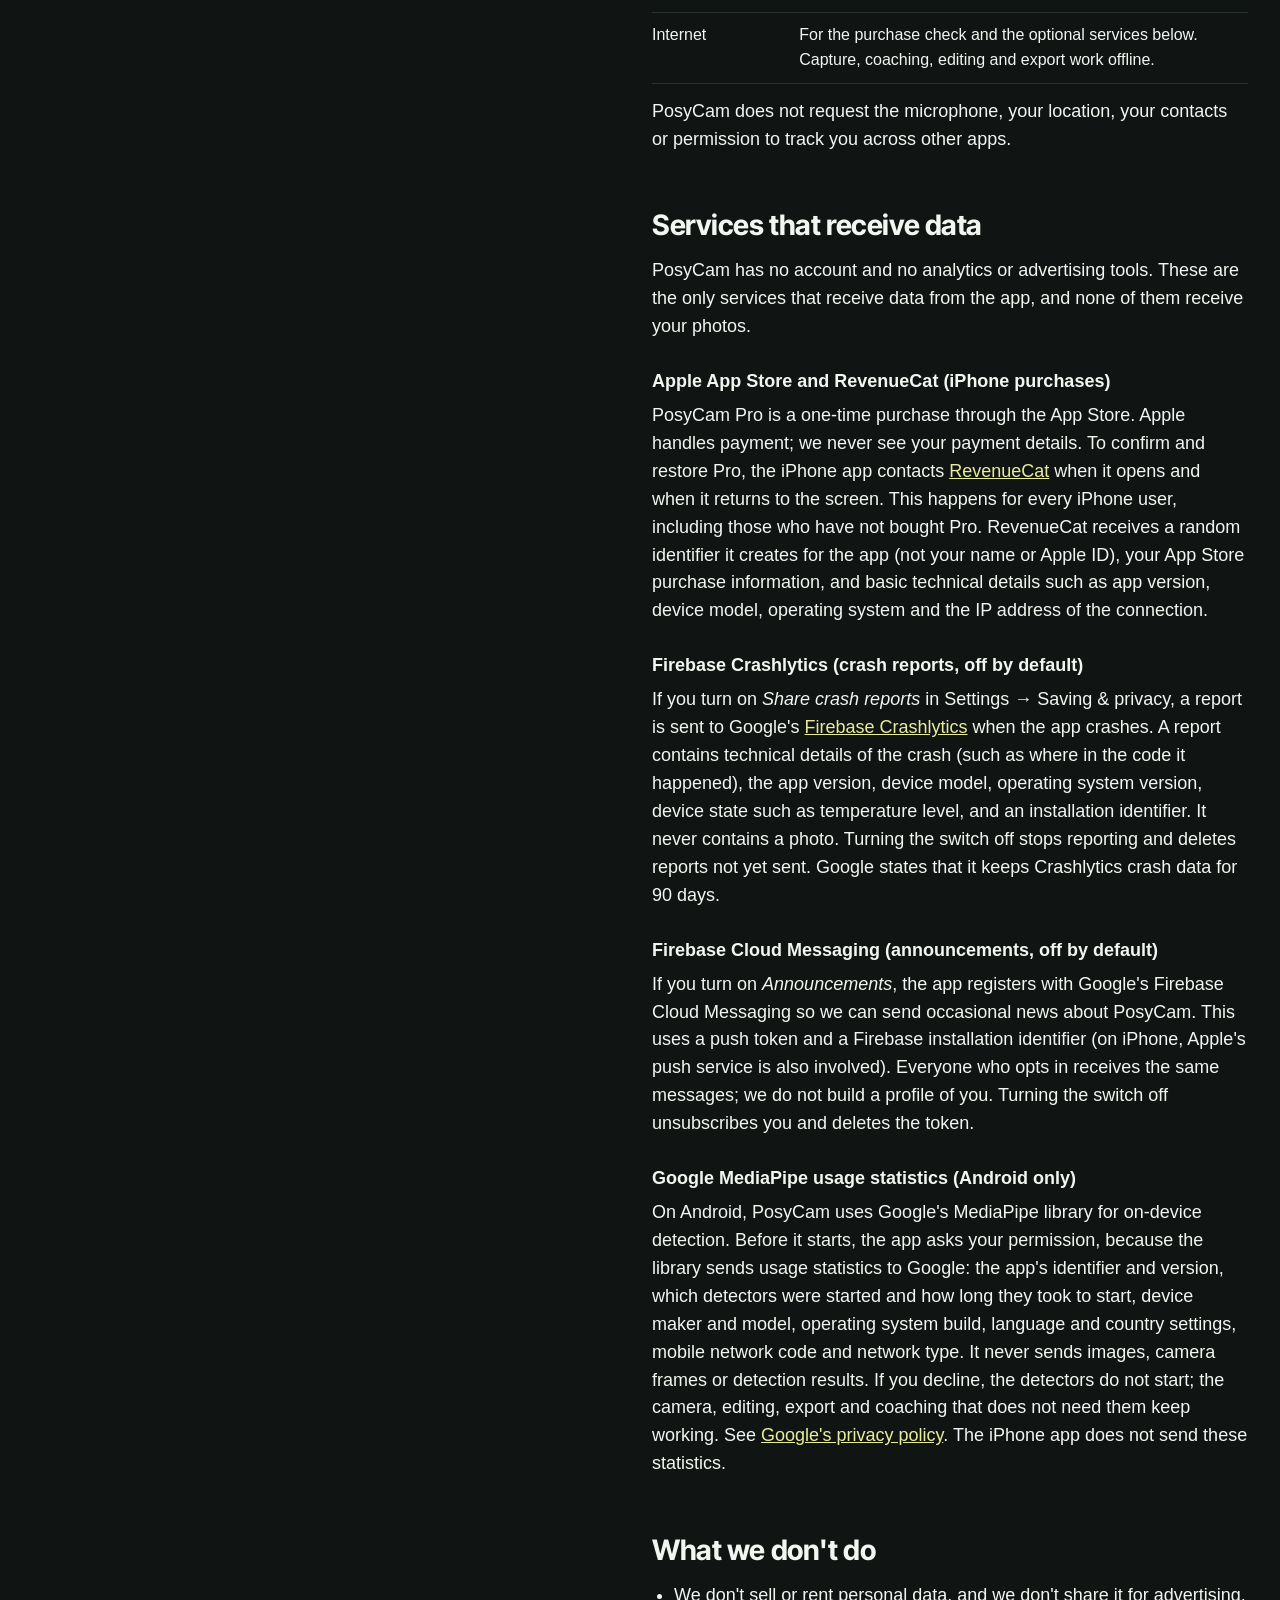
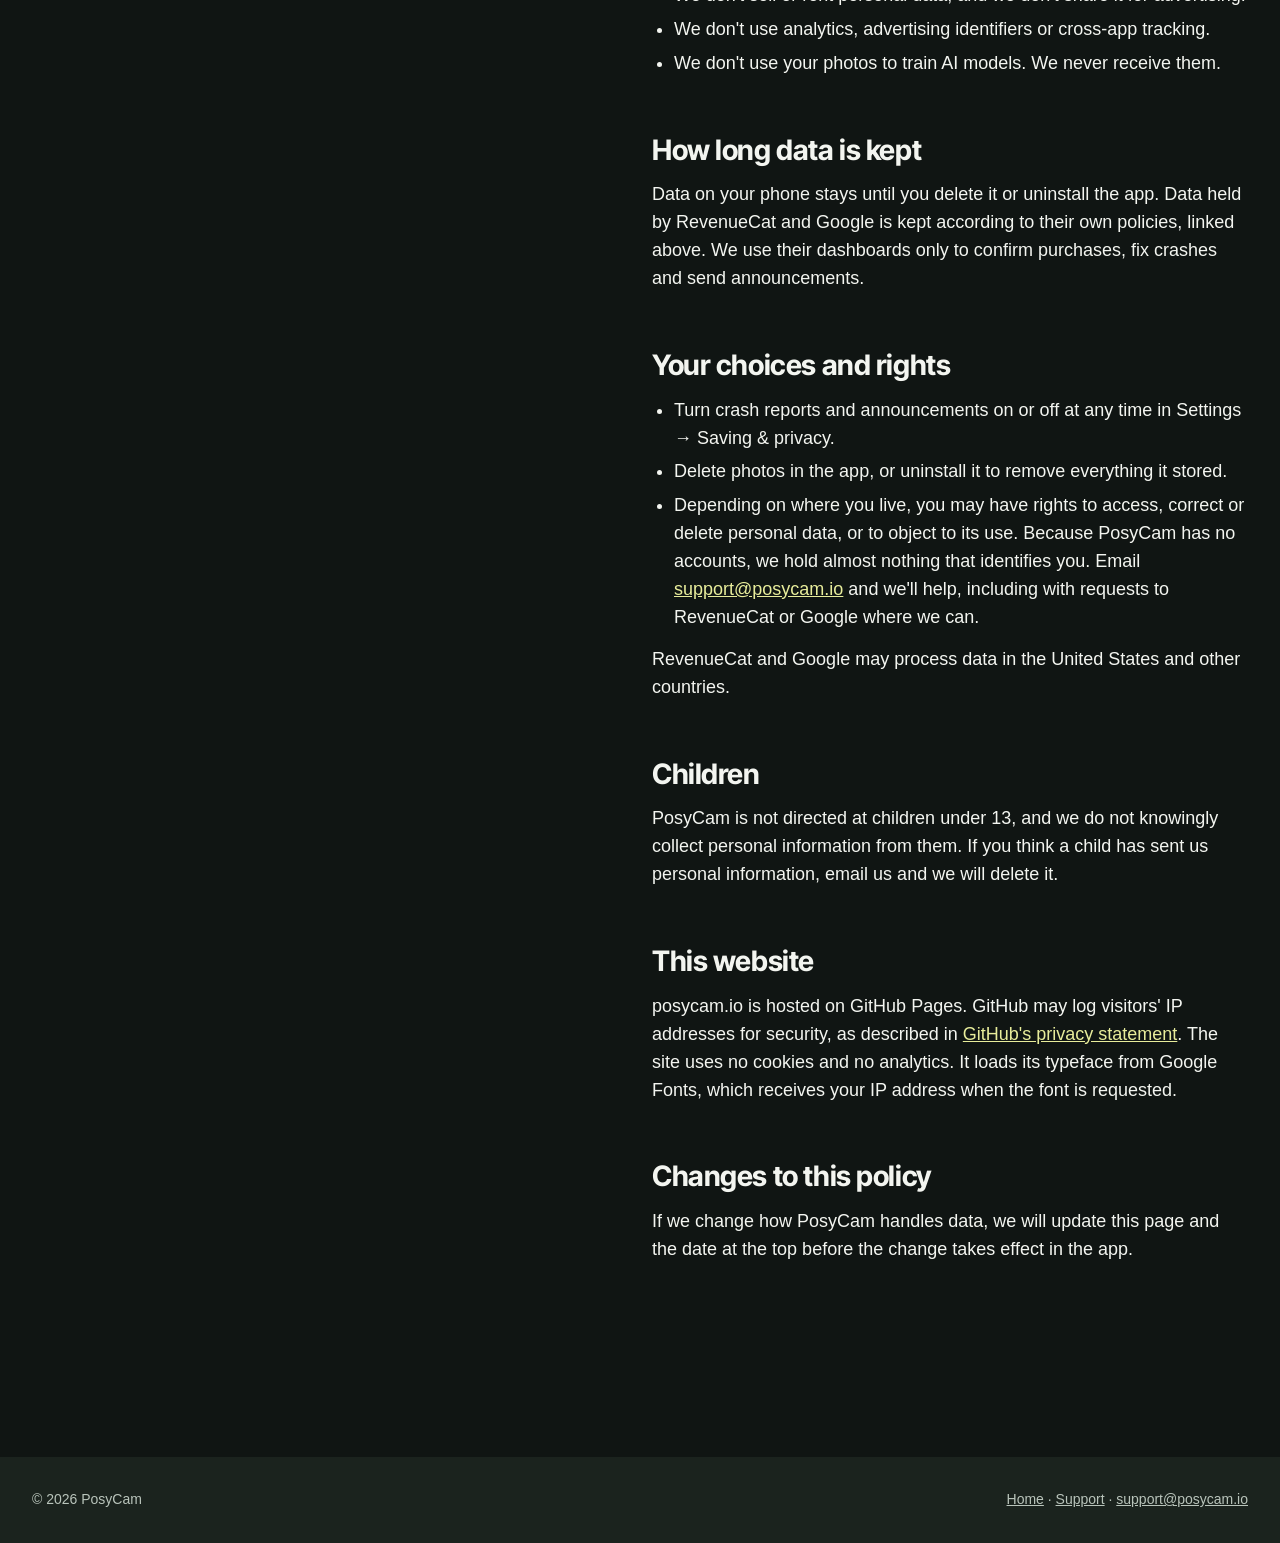
==== commit 1b93c264: "Update legal name and standardize privacy promise image sizes" ====
--- a/privacy/index.html
+++ b/privacy/index.html
@@ -46,7 +46,7 @@
 
     <div class="doc__body">
       <h2 id="who">Who we are</h2>
-      <p>PosyCam is made by <mark>[developer or company legal name]</mark> (“we”). If you have a question about this policy or your data, email <a href="mailto:support@posycam.io">support@posycam.io</a>.</p>
+      <p>PosyCam is made by PosyCam (“we”). If you have a question about this policy or your data, email <a href="mailto:support@posycam.io">support@posycam.io</a>.</p>
 
       <h2 id="photos">Your photos stay on your phone</h2>
       <p>Everything you capture is stored inside the app on your phone: the original photo, the edited version, your edit settings and thumbnails. By default PosyCam also saves a copy to your photo library. A photo leaves the app only when you save it to your photo library or share it yourself.</p>
--- a/assets/css/site.css
+++ b/assets/css/site.css
@@ -204,6 +204,7 @@
 .promises__title { grid-column: 1 / 7; align-self: start; position: sticky; top: 0; height: 100svh; display: flex; align-items: center; }
 .promises__title h2 { font-size: var(--s-1); line-height: 0.85; color: var(--ink); }
 .promises__list { grid-column: 8 / 13; display: grid; gap: 22svh; padding: 18svh 0; }
+.promise { width: 82%; }
 .promise:nth-child(even) { margin-left: 18%; }
 .promise img { width: 100%; aspect-ratio: 4 / 5; object-fit: cover; }
 .promise h3 { font: 700 var(--s-3)/1.2 var(--display); letter-spacing: -0.015em; margin-top: 20px; }
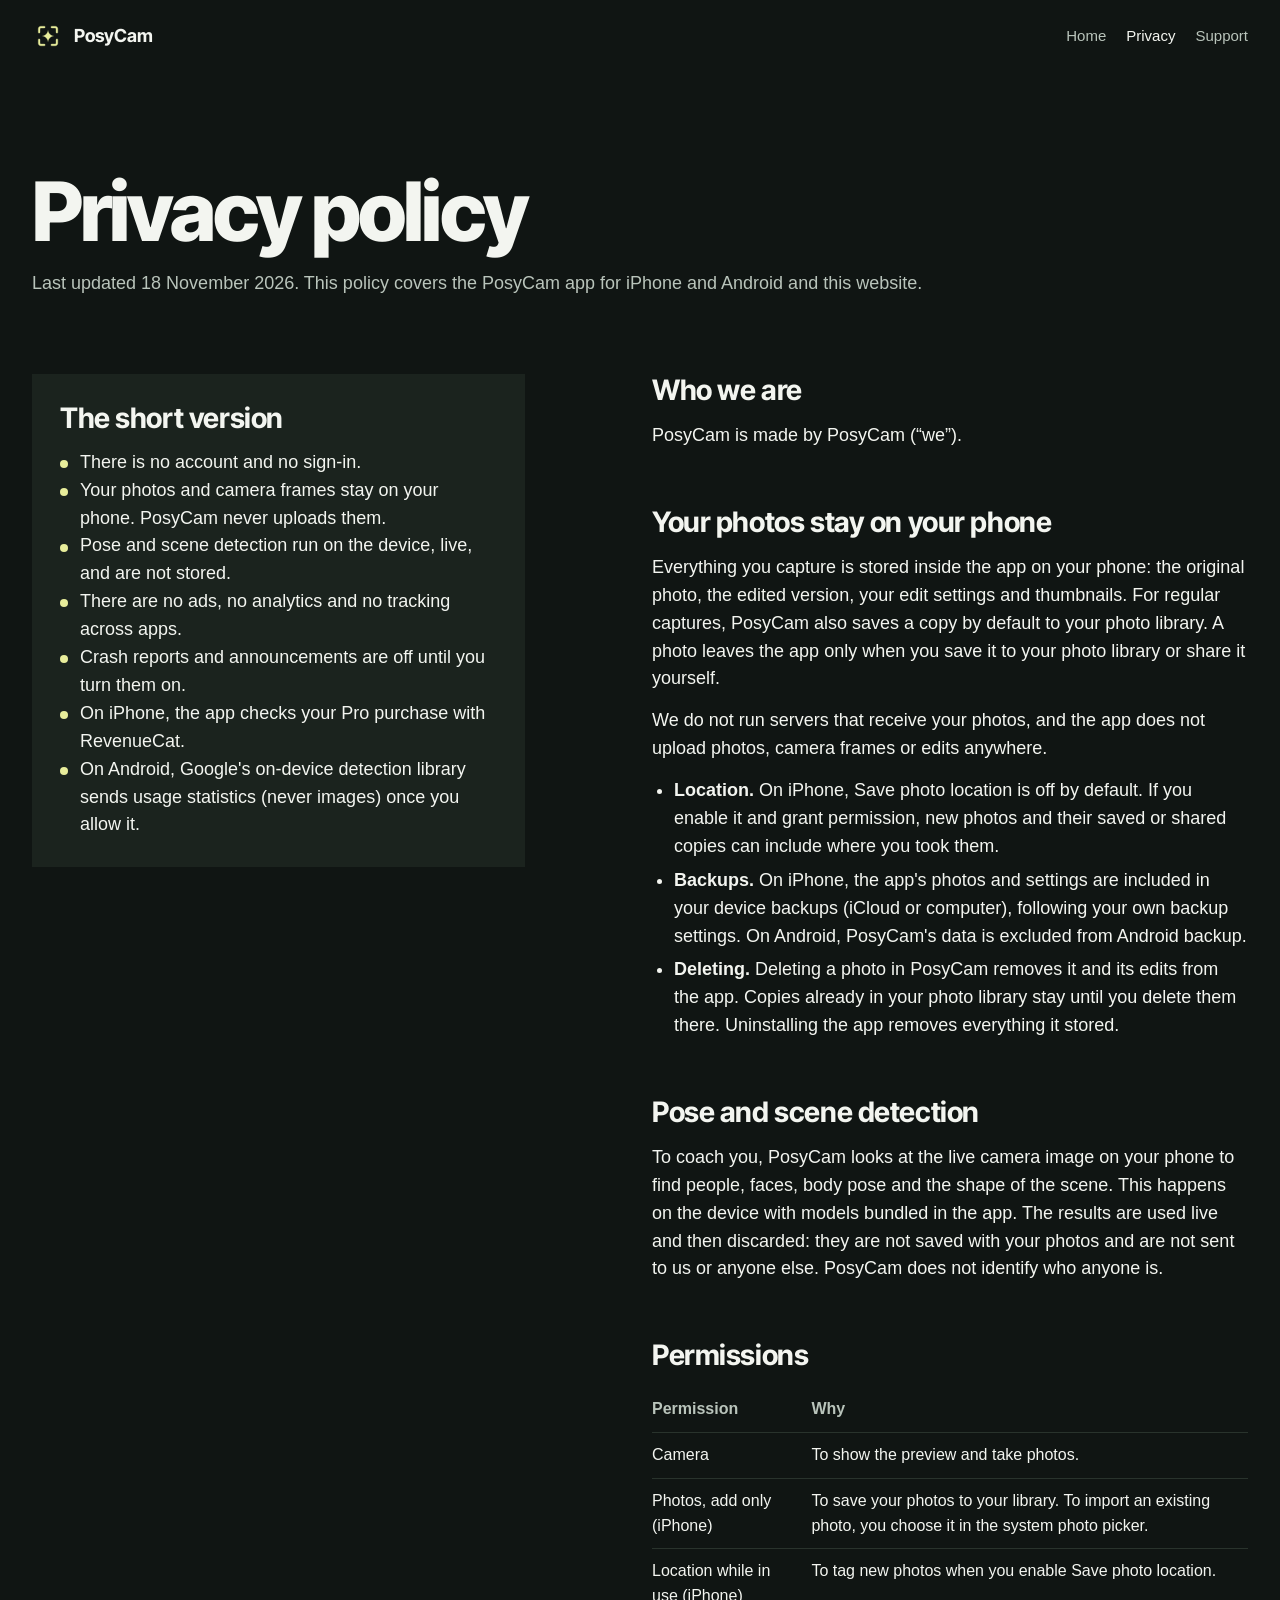
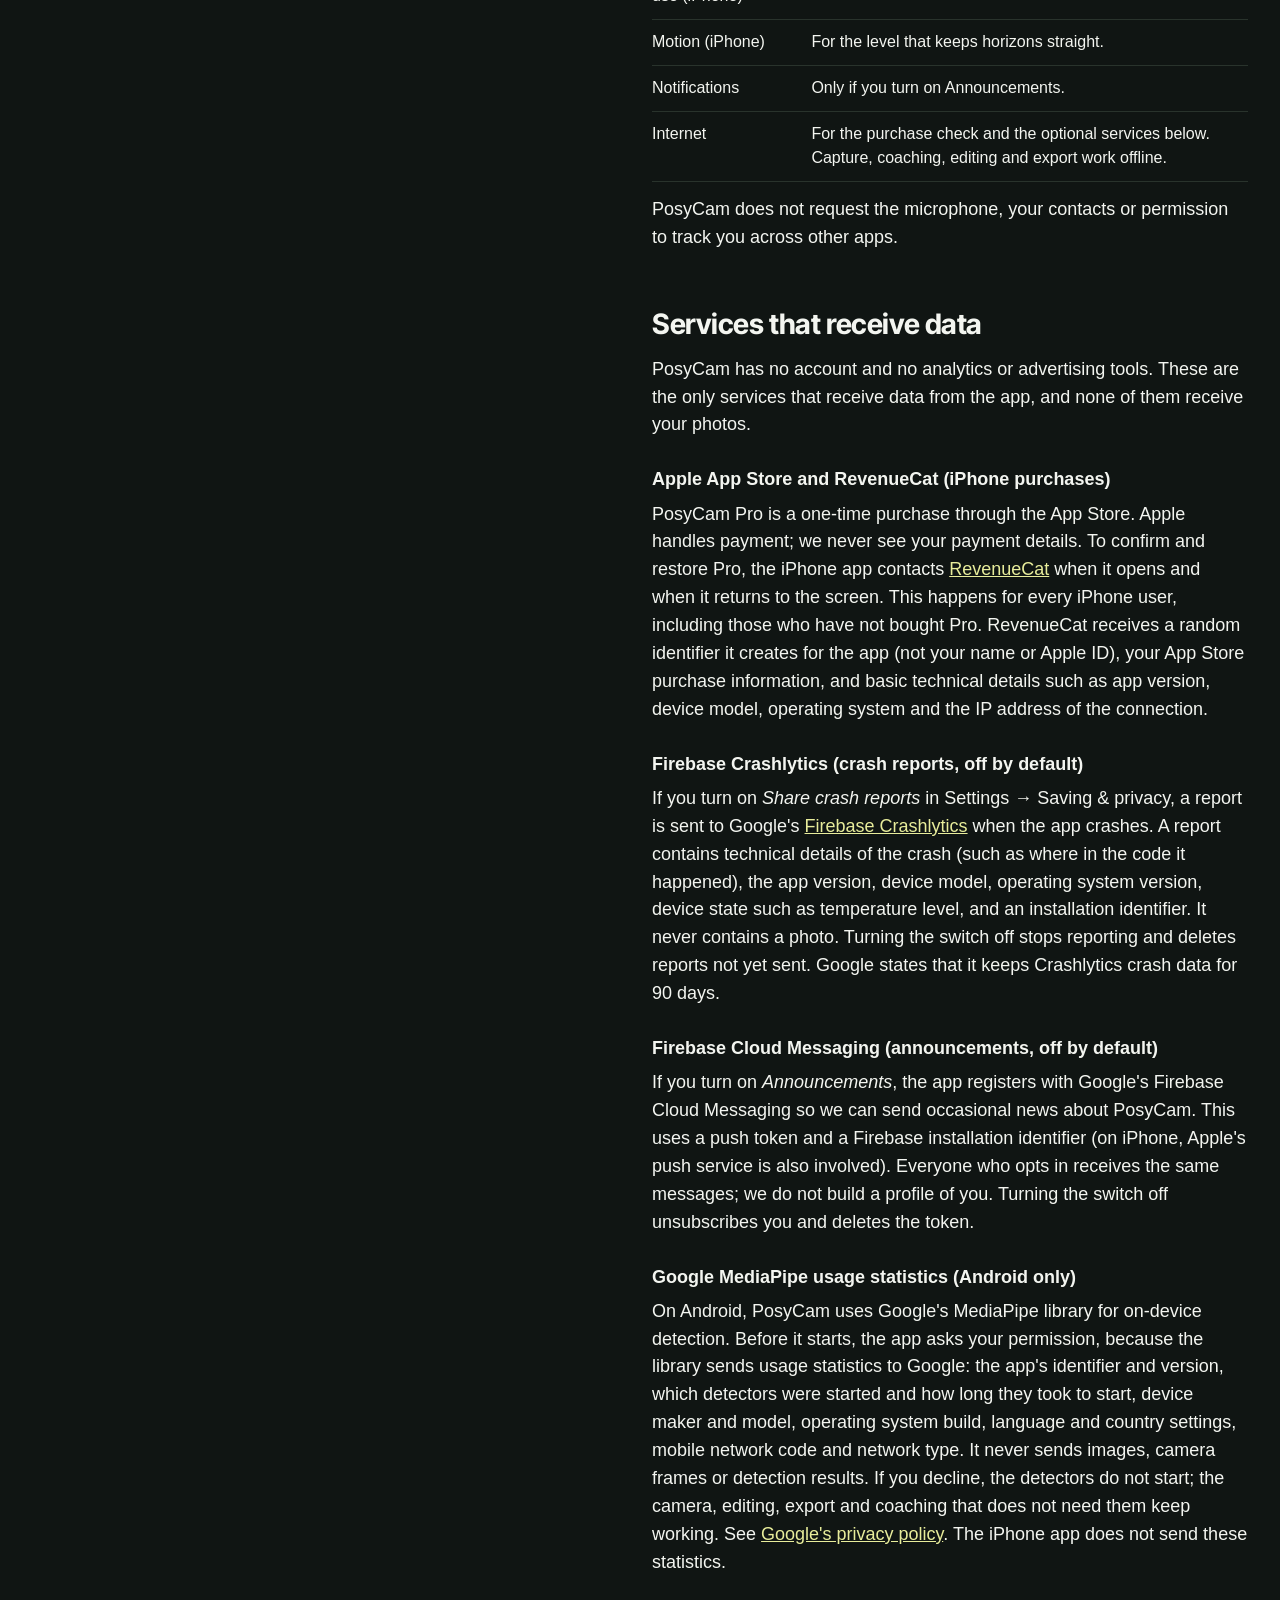
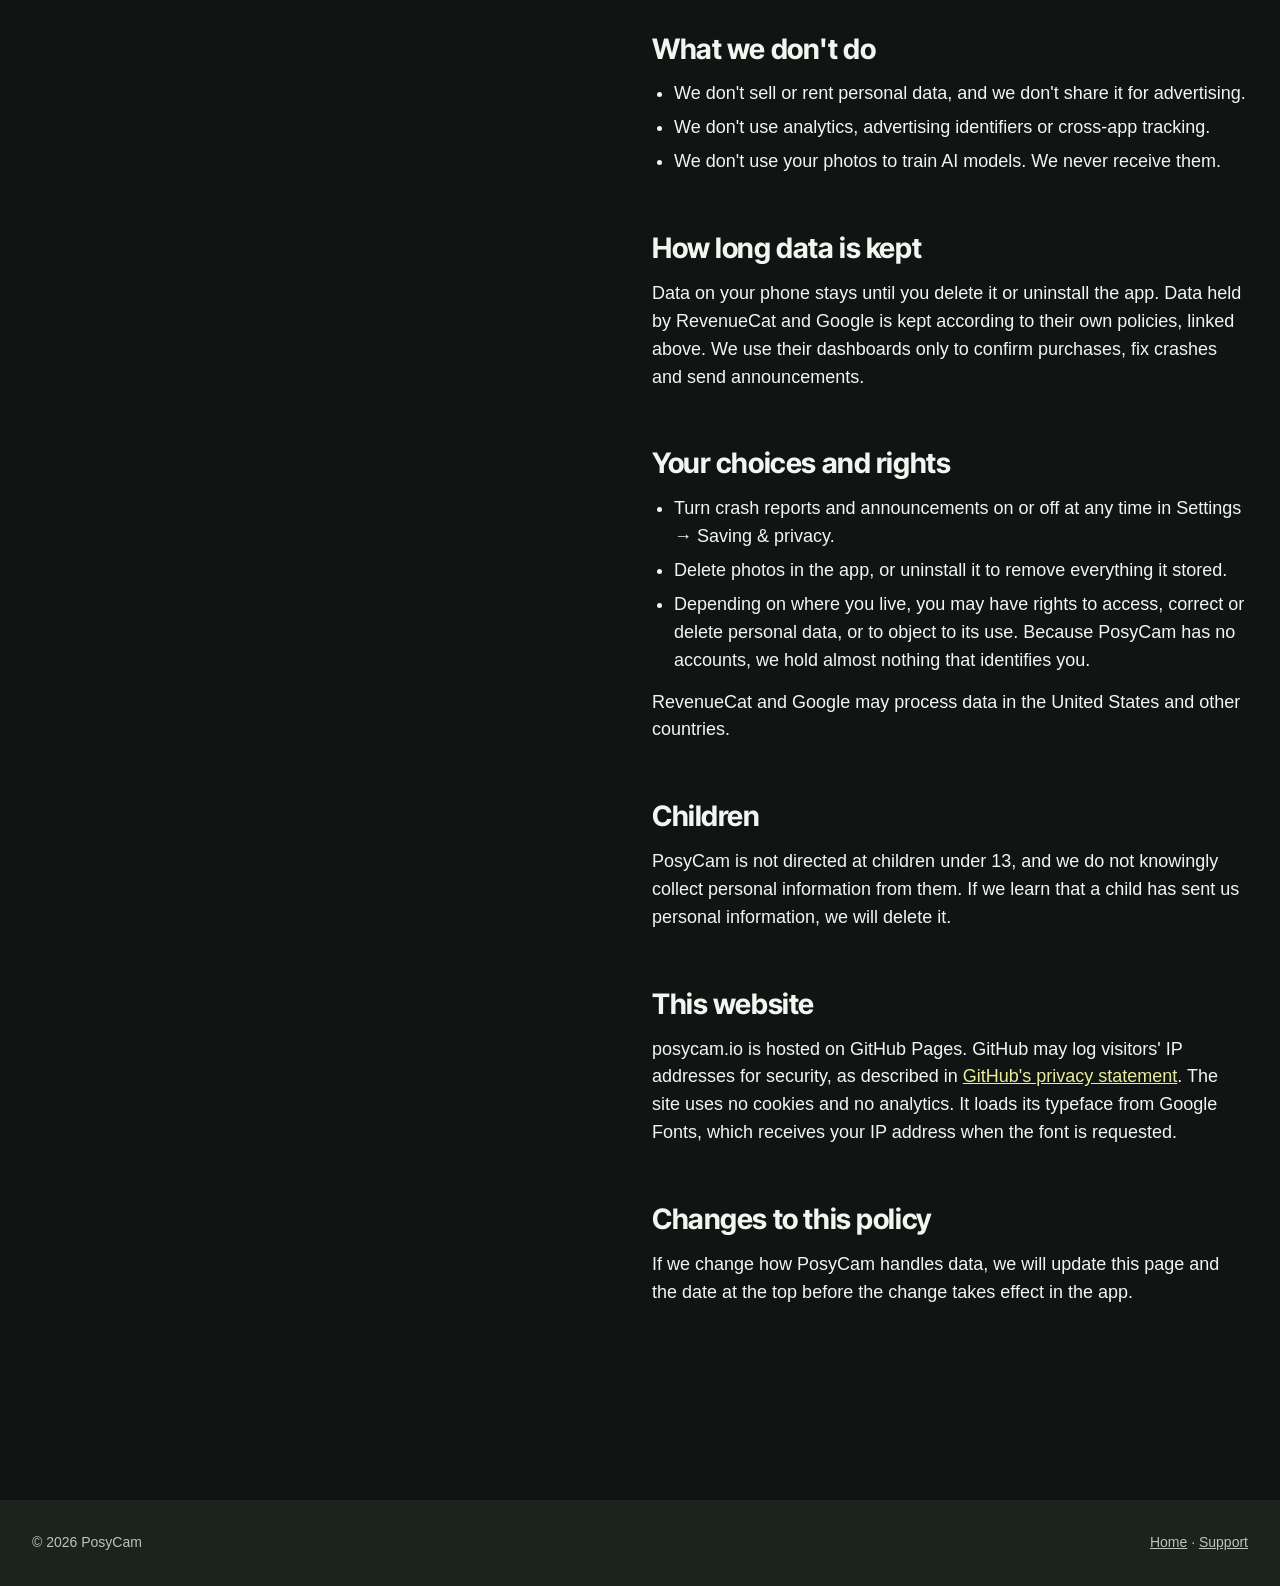
==== commit 58f04483: "Update website for the PosyCam iOS release" ====
--- a/privacy/index.html
+++ b/privacy/index.html
@@ -7,7 +7,7 @@
   <meta name="description" content="How PosyCam handles your data: photos stay on your phone, no account, no ads or analytics, and optional services are off by default.">
   <link rel="canonical" href="https://posycam.io/privacy/">
   <meta name="theme-color" content="#101513">
-  <link rel="icon" href="../assets/img/icon.svg" type="image/svg+xml">
+  <link rel="icon" href="../assets/img/apple-touch-icon.png" type="image/png">
   <link rel="apple-touch-icon" href="../assets/img/apple-touch-icon.png">
   <link rel="preconnect" href="https://fonts.googleapis.com">
   <link rel="preconnect" href="https://fonts.gstatic.com" crossorigin>
@@ -17,7 +17,7 @@
 <body>
   <a class="skip" href="#main">Skip to content</a>
   <header class="bar">
-    <a class="wordmark" href="../index.html"><img src="../assets/img/icon.svg" width="32" height="32" alt="">PosyCam</a>
+    <a class="wordmark" href="../index.html"><img src="../assets/img/apple-touch-icon.png" width="32" height="32" alt="">PosyCam</a>
     <nav aria-label="Site">
       <a href="../index.html">Home</a>
       <a href="../privacy/index.html" aria-current="page">Privacy</a>
@@ -28,7 +28,7 @@
   <main id="main" class="doc">
     <div class="doc__head">
       <h1 class="display">Privacy policy</h1>
-      <p>Last updated 5 November 2026. This policy covers the PosyCam app for iPhone and Android and this website.</p>
+      <p>Last updated 18 November 2026. This policy covers the PosyCam app for iPhone and Android and this website.</p>
     </div>
 
     <aside class="doc__summary" aria-labelledby="summary-title">
@@ -46,13 +46,13 @@
 
     <div class="doc__body">
       <h2 id="who">Who we are</h2>
-      <p>PosyCam is made by PosyCam (“we”). If you have a question about this policy or your data, email <a href="mailto:support@posycam.io">support@posycam.io</a>.</p>
+      <p>PosyCam is made by PosyCam (“we”).</p>
 
       <h2 id="photos">Your photos stay on your phone</h2>
-      <p>Everything you capture is stored inside the app on your phone: the original photo, the edited version, your edit settings and thumbnails. By default PosyCam also saves a copy to your photo library. A photo leaves the app only when you save it to your photo library or share it yourself.</p>
+      <p>Everything you capture is stored inside the app on your phone: the original photo, the edited version, your edit settings and thumbnails. For regular captures, PosyCam also saves a copy by default to your photo library. A photo leaves the app only when you save it to your photo library or share it yourself.</p>
       <p>We do not run servers that receive your photos, and the app does not upload photos, camera frames or edits anywhere.</p>
       <ul>
-        <li><strong>Location.</strong> PosyCam does not ask for your location. Photos it exports contain only orientation and colour information, not GPS coordinates.</li>
+        <li><strong>Location.</strong> On iPhone, Save photo location is off by default. If you enable it and grant permission, new photos and their saved or shared copies can include where you took them.</li>
         <li><strong>Backups.</strong> On iPhone, the app's photos and settings are included in your device backups (iCloud or computer), following your own backup settings. On Android, PosyCam's data is excluded from Android backup.</li>
         <li><strong>Deleting.</strong> Deleting a photo in PosyCam removes it and its edits from the app. Copies already in your photo library stay until you delete them there. Uninstalling the app removes everything it stored.</li>
       </ul>
@@ -65,13 +65,14 @@
         <thead><tr><th scope="col">Permission</th><th scope="col">Why</th></tr></thead>
         <tbody>
           <tr><td>Camera</td><td>To show the preview and take photos.</td></tr>
-          <tr><td>Photos, add only (iPhone)</td><td>To save your photos to your library. PosyCam cannot read your existing library.</td></tr>
+          <tr><td>Photos, add only (iPhone)</td><td>To save your photos to your library. To import an existing photo, you choose it in the system photo picker.</td></tr>
+          <tr><td>Location while in use (iPhone)</td><td>To tag new photos when you enable Save photo location.</td></tr>
           <tr><td>Motion (iPhone)</td><td>For the level that keeps horizons straight.</td></tr>
           <tr><td>Notifications</td><td>Only if you turn on Announcements.</td></tr>
           <tr><td>Internet</td><td>For the purchase check and the optional services below. Capture, coaching, editing and export work offline.</td></tr>
         </tbody>
       </table>
-      <p>PosyCam does not request the microphone, your location, your contacts or permission to track you across other apps.</p>
+      <p>PosyCam does not request the microphone, your contacts or permission to track you across other apps.</p>
 
       <h2 id="third-parties">Services that receive data</h2>
       <p>PosyCam has no account and no analytics or advertising tools. These are the only services that receive data from the app, and none of them receive your photos.</p>
@@ -102,12 +103,12 @@
       <ul>
         <li>Turn crash reports and announcements on or off at any time in Settings → Saving &amp; privacy.</li>
         <li>Delete photos in the app, or uninstall it to remove everything it stored.</li>
-        <li>Depending on where you live, you may have rights to access, correct or delete personal data, or to object to its use. Because PosyCam has no accounts, we hold almost nothing that identifies you. Email <a href="mailto:support@posycam.io">support@posycam.io</a> and we'll help, including with requests to RevenueCat or Google where we can.</li>
+        <li>Depending on where you live, you may have rights to access, correct or delete personal data, or to object to its use. Because PosyCam has no accounts, we hold almost nothing that identifies you.</li>
       </ul>
       <p>RevenueCat and Google may process data in the United States and other countries.</p>
 
       <h2 id="children">Children</h2>
-      <p>PosyCam is not directed at children under 13, and we do not knowingly collect personal information from them. If you think a child has sent us personal information, email us and we will delete it.</p>
+      <p>PosyCam is not directed at children under 13, and we do not knowingly collect personal information from them. If we learn that a child has sent us personal information, we will delete it.</p>
 
       <h2 id="website">This website</h2>
       <p>posycam.io is hosted on GitHub Pages. GitHub may log visitors' IP addresses for security, as described in <a href="https://docs.github.com/en/site-policy/privacy-policies/github-general-privacy-statement">GitHub's privacy statement</a>. The site uses no cookies and no analytics. It loads its typeface from Google Fonts, which receives your IP address when the font is requested.</p>
@@ -119,7 +120,7 @@
 
   <footer class="doc__foot">
     <span>© 2026 PosyCam</span>
-    <span><a href="../index.html">Home</a> · <a href="../support/index.html">Support</a> · <a href="mailto:support@posycam.io">support@posycam.io</a></span>
+    <span><a href="../index.html">Home</a> · <a href="../support/index.html">Support</a></span>
   </footer>
 </body>
 </html>
--- a/assets/css/site.css
+++ b/assets/css/site.css
@@ -110,15 +110,21 @@
 }
 .stage__title { display: contents; }
 .stage__half { font-size: var(--s-2); text-align: center; }
+@property --r {
+  syntax: "<number>";
+  inherits: false;
+  initial-value: 0.8;
+}
 .viewfinder {
   --r: 0.8;
+  transition: --r 320ms ease-in-out;
   width: min(66vw, calc(36svh * var(--r))); aspect-ratio: var(--r);
   background: var(--matte); overflow: hidden; position: relative;
 }
 .viewfinder img { width: 100%; height: 100%; object-fit: cover; transition: opacity 260ms ease, filter 400ms ease; }
 .viewfinder img.is-swapping { opacity: 0; }
-.viewfinder[data-style="film"] img { filter: sepia(0.22) saturate(1.2) contrast(1.06) brightness(1.03) hue-rotate(-8deg); }
-.viewfinder[data-style="mono"] img { filter: grayscale(1) contrast(1.18) brightness(1.02); }
+.viewfinder[data-style="harbor"] img { filter: sepia(0.22) saturate(1.2) contrast(1.06) brightness(1.03) hue-rotate(-8deg); }
+.viewfinder[data-style="street"] img { filter: grayscale(1) contrast(1.18) brightness(1.02); }
 
 .coach { background: var(--surface); padding: 14px 18px; width: min(100%, 420px); font: 600 16px/1.35 var(--text); }
 .coach b { color: var(--accent); font-weight: 700; margin-right: 8px; }
@@ -153,30 +159,16 @@
   .stage__half--bottom { color: var(--ink); }
 }
 
-/* ---------- Techniques: line-up at one size ---------- */
+/* ---------- Technique counts ---------- */
 .lineup { margin-top: var(--gap); padding: 0 var(--m); }
 .lineup__intro { font: 700 var(--s-3)/1.15 var(--display); letter-spacing: -0.015em; color: var(--muted); max-width: 30ch; }
-.lineup table { width: 100%; border-collapse: collapse; font: 500 var(--s-3)/1.5 var(--display); letter-spacing: -0.01em; }
-.lineup th, .lineup td { padding: 0; text-align: left; vertical-align: baseline; font-weight: 500; }
-.lineup tbody th[scope="rowgroup"] {
-  color: var(--accent); padding: 72px 0 20px;
-  position: sticky; top: 0; background: var(--bg); z-index: 1;
-}
-.lineup td.t-name { width: 28%; }
-.lineup td.t-what { width: 54%; color: var(--muted); padding-right: 24px; }
-.lineup td.t-frame { width: 8%; font-variant-numeric: tabular-nums; }
-.lineup td.t-tier { text-align: right; }
-.lineup td.t-tier.pro { color: var(--accent); }
-.lineup tr.row td { padding-block: 0.12em; }
-
+.lineup details { padding-block: 0.75rem; border-bottom: 1px solid currentColor; }
+.lineup summary { cursor: pointer; }
+.lineup details p { max-width: 68ch; margin-top: 0.5rem; }
+.lineup dl { display: grid; grid-template-columns: repeat(4, 1fr); gap: 1rem; margin: 1.5rem 0 0; }
+.lineup dd { margin: 0; font: 700 var(--s-2)/1.1 var(--display); color: var(--accent); }
 @media (max-width: 760px) {
-  .lineup table, .lineup tbody, .lineup tr, .lineup td, .lineup th { display: block; width: auto !important; }
-  .lineup thead { display: none; }
-  .lineup tbody th[scope="rowgroup"] { padding: 48px 0 12px; }
-  .lineup tr.row { display: grid; grid-template-columns: 1fr auto auto; column-gap: 12px; margin-bottom: 18px; }
-  .lineup td.t-name { grid-column: 1 / -1; font-size: var(--s-3); }
-  .lineup td.t-what { grid-column: 1; font: 400 var(--s-5)/1.4 var(--text); padding-right: 0; }
-  .lineup td.t-frame, .lineup td.t-tier { font: 600 var(--s-5)/1.4 var(--text); }
+  .lineup dl { grid-template-columns: repeat(2, 1fr); }
 }
 
 /* ---------- How it works: one verb at a time ---------- */
@@ -365,14 +357,12 @@
 html.js [data-reveal].in > :not([aria-hidden="true"]) { opacity: 1; transform: none; }
 html.js [data-reveal="mask"] > img { opacity: 1; transform: none; clip-path: inset(0 0 100% 0); transition: clip-path 900ms var(--ease-out); }
 html.js [data-reveal="mask"].in > img { clip-path: inset(0 0 0 0); }
-html.js .lineup tr.row { opacity: 0; transform: translateY(16px); transition: opacity 600ms var(--ease-out), transform 600ms var(--ease-out); transition-delay: calc(var(--i, 0) * 50ms); }
-html.js .lineup tbody.in tr.row { opacity: 1; transform: none; }
 
 @media (prefers-reduced-motion: reduce) {
   html { scroll-behavior: auto; }
   .hero__photo { animation: none; }
-  html.js [data-reveal] > :not([aria-hidden="true"]), html.js .lineup tr.row { opacity: 1 !important; transform: none !important; transition: none !important; }
+  html.js [data-reveal] > :not([aria-hidden="true"]) { opacity: 1 !important; transform: none !important; transition: none !important; }
   html.js [data-reveal="mask"] > img { clip-path: none !important; }
-  .viewfinder img, .faq__pane { transition: none !important; }
+  .viewfinder, .viewfinder img, .faq__pane { transition: none !important; }
   .btn, .chip, .faq__q::before { transition: none; }
 }
